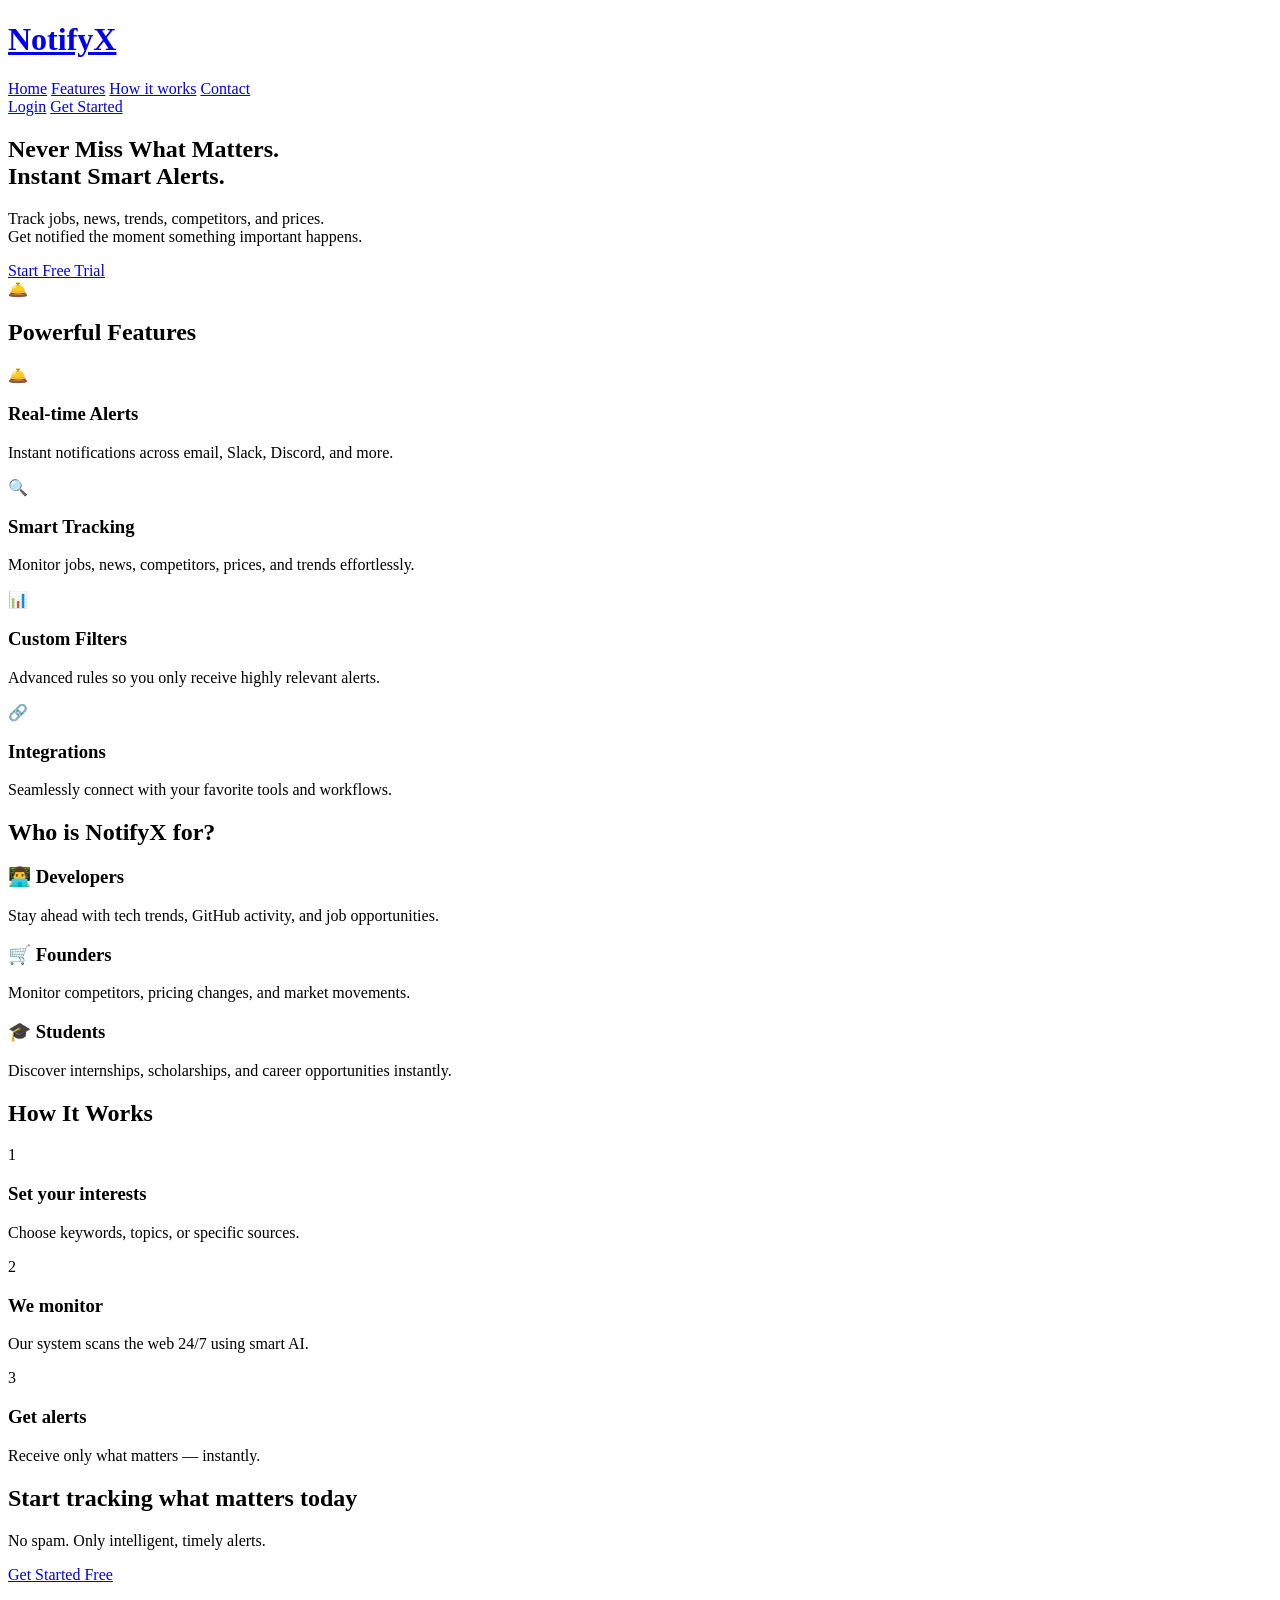
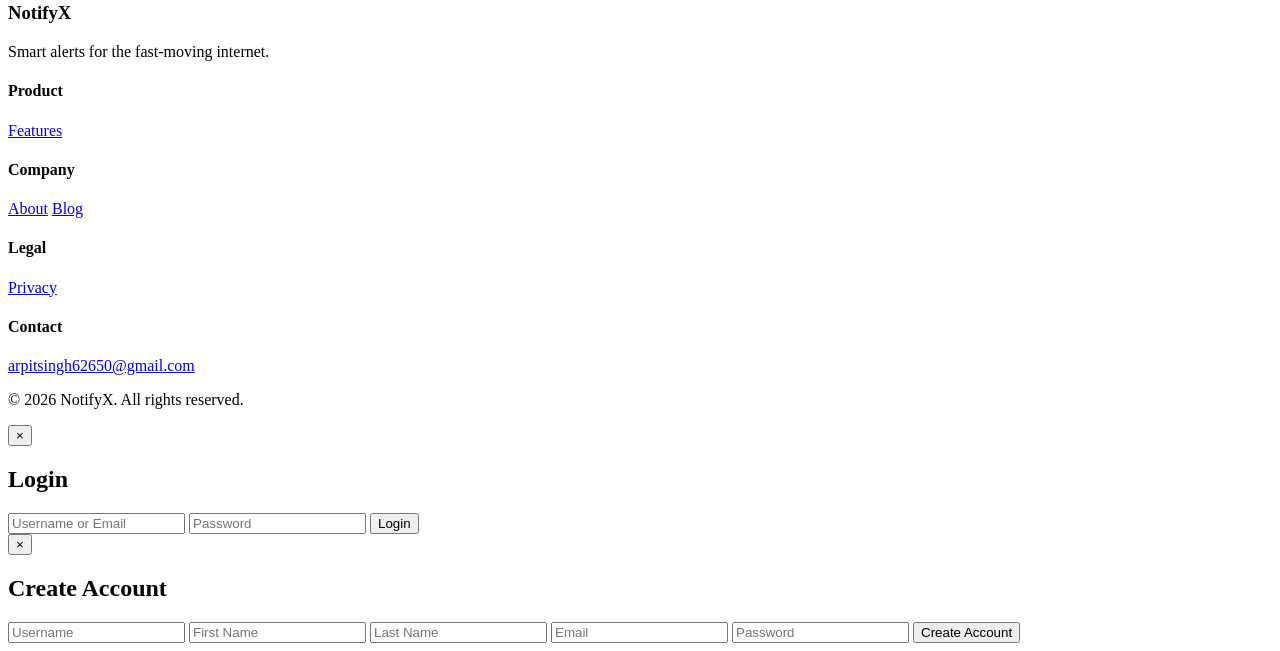
==== frontend/index.html @ a08ebe29 "add index.html" ====
<!DOCTYPE html>
<html lang="en">
<head>
  <meta charset="UTF-8">
  <meta name="viewport" content="width=device-width, initial-scale=1.0">
  <title>NotifyX - Smart Alerts</title>

  <link rel="stylesheet" href="css/style.css">
  <link href="https://fonts.googleapis.com/css2?family=Inter:wght@300;400;500;600;700&display=swap" rel="stylesheet">
</head>

<body>

  <!-- NAVBAR -->
  <header class="navbar">
    <div class="container nav-container">
      <h1 class="logo">
        <a href="#hero">NotifyX</a>
      </h1>

      <nav class="nav-links">
        <a href="#hero">Home</a>
        <a href="#features">Features</a>
        <a href="#how">How it works</a>
        <a href="#footer">Contact</a>
      </nav>

      <div class="auth-buttons">
        <a href="#" class="login open-login">Login</a>
        <a href="#" class="signup open-register">Get Started</a>
      </div>
    </div>
  </header>

  <main>

    <!-- HERO -->
    <section id="hero" class="hero">
      <div class="container">
        <div class="hero-content">
          <div class="hero-text">
            <h2>
              Never Miss What Matters.<br>
              <span class="highlight">Instant Smart Alerts.</span>
            </h2>

            <p>
              Track jobs, news, trends, competitors, and prices.<br>
              Get notified the moment something important happens.
            </p>

            <a href="#" class="cta open-register">Start Free Trial</a>
          </div>

          <!-- Optional subtle visual element (you can replace with an actual image later) -->
          <div class="hero-visual">
            <div class="mockup">
              <div class="notification-bell">🛎️</div>
            </div>
          </div>
        </div>
      </div>
    </section>

    <!-- FEATURES -->
    <section id="features" class="features">
      <div class="container">
        <h2 class="section-title">Powerful Features</h2>

        <div class="features-grid">
          <div class="feature-card">
            <div class="icon">🛎️</div>
            <h3>Real-time Alerts</h3>
            <p>Instant notifications across email, Slack, Discord, and more.</p>
          </div>

          <div class="feature-card">
            <div class="icon">🔍</div>
            <h3>Smart Tracking</h3>
            <p>Monitor jobs, news, competitors, prices, and trends effortlessly.</p>
          </div>

          <div class="feature-card">
            <div class="icon">📊</div>
            <h3>Custom Filters</h3>
            <p>Advanced rules so you only receive highly relevant alerts.</p>
          </div>

          <div class="feature-card">
            <div class="icon">🔗</div>
            <h3>Integrations</h3>
            <p>Seamlessly connect with your favorite tools and workflows.</p>
          </div>
        </div>
      </div>
    </section>

    <!-- USE CASES -->
    <section class="use-cases">
      <div class="container">
        <h2 class="section-title">Who is NotifyX for?</h2>

        <div class="use-grid">
          <div class="use-card">
            <h3>👨‍💻 Developers</h3>
            <p>Stay ahead with tech trends, GitHub activity, and job opportunities.</p>
          </div>

          <div class="use-card">
            <h3>🛒 Founders</h3>
            <p>Monitor competitors, pricing changes, and market movements.</p>
          </div>

          <div class="use-card">
            <h3>🎓 Students</h3>
            <p>Discover internships, scholarships, and career opportunities instantly.</p>
          </div>
        </div>
      </div>
    </section>

    <!-- HOW IT WORKS -->
    <section id="how" class="how-it-works">
      <div class="container">
        <h2 class="section-title">How It Works</h2>

        <div class="steps">
          <div class="step">
            <span class="step-number">1</span>
            <h3>Set your interests</h3>
            <p>Choose keywords, topics, or specific sources.</p>
          </div>

          <div class="step">
            <span class="step-number">2</span>
            <h3>We monitor</h3>
            <p>Our system scans the web 24/7 using smart AI.</p>
          </div>

          <div class="step">
            <span class="step-number">3</span>
            <h3>Get alerts</h3>
            <p>Receive only what matters — instantly.</p>
          </div>
        </div>
      </div>
    </section>

    <!-- FINAL CTA -->
    <section class="final-cta">
      <div class="container">
        <h2>Start tracking what matters today</h2>
        <p>No spam. Only intelligent, timely alerts.</p>
        <a href="#" class="cta open-register">Get Started Free</a>
      </div>
    </section>

  </main>

  <!-- FOOTER -->
  <footer id="footer" class="footer">
    <div class="container">

      <div class="footer-grid">
        <div>
          <h3 class="logo">NotifyX</h3>
          <p>Smart alerts for the fast-moving internet.</p>
        </div>

        <div>
          <h4>Product</h4>
          <a href="#features">Features</a>
        </div>

        <div>
          <h4>Company</h4>
          <a href="#">About</a>
          <a href="#">Blog</a>
        </div>

        <div>
          <h4>Legal</h4>
          <a href="#">Privacy</a>
        </div>

        <div>
        <h4>Contact</h4>
        <a href="mailto:arpitsingh62650@gmail.com">arpitsingh62650@gmail.com</a>
        </div>
    
      </div>

      <div class="footer-bottom">
        <p>&copy; 2026 NotifyX. All rights reserved.</p>
      </div>

    </div>
  </footer>

  <!-- LOGIN MODAL -->
  <div id="loginModal" class="modal hidden">
    <div class="modal-card">
      <button type="button" class="close-btn" id="closeModal">&times;</button>
      <h2>Login</h2>

      <form id="loginForm">
        <input id="username" type="text" placeholder="Username or Email" required>
        <input id="password" type="password" placeholder="Password" required>
        <button type="submit">Login</button>
      </form>
    </div>
  </div>

  <!-- REGISTER MODAL -->
  <div id="registerModal" class="modal hidden">
    <div class="modal-card">
      <button type="button" class="close-btn" id="closeRegister">&times;</button>
      <h2>Create Account</h2>

      <form id="registerForm">
        <input type="text" id="reg_username" placeholder="Username" required>
        <input type="text" id="reg_first_name" placeholder="First Name" required>
        <!-- Note: You were missing last_name in HTML but using it in JS. Added it here -->
        <input type="text" id="reg_last_name" placeholder="Last Name" required>
        <input type="email" id="reg_email" placeholder="Email" required>
        <input type="password" id="reg_password" placeholder="Password" required>
        <button type="submit">Create Account</button>
      </form>
    </div>
  </div>

  <script src="js/api.js"></script>
  <script src="js/index.js"></script>

</body>
</html>
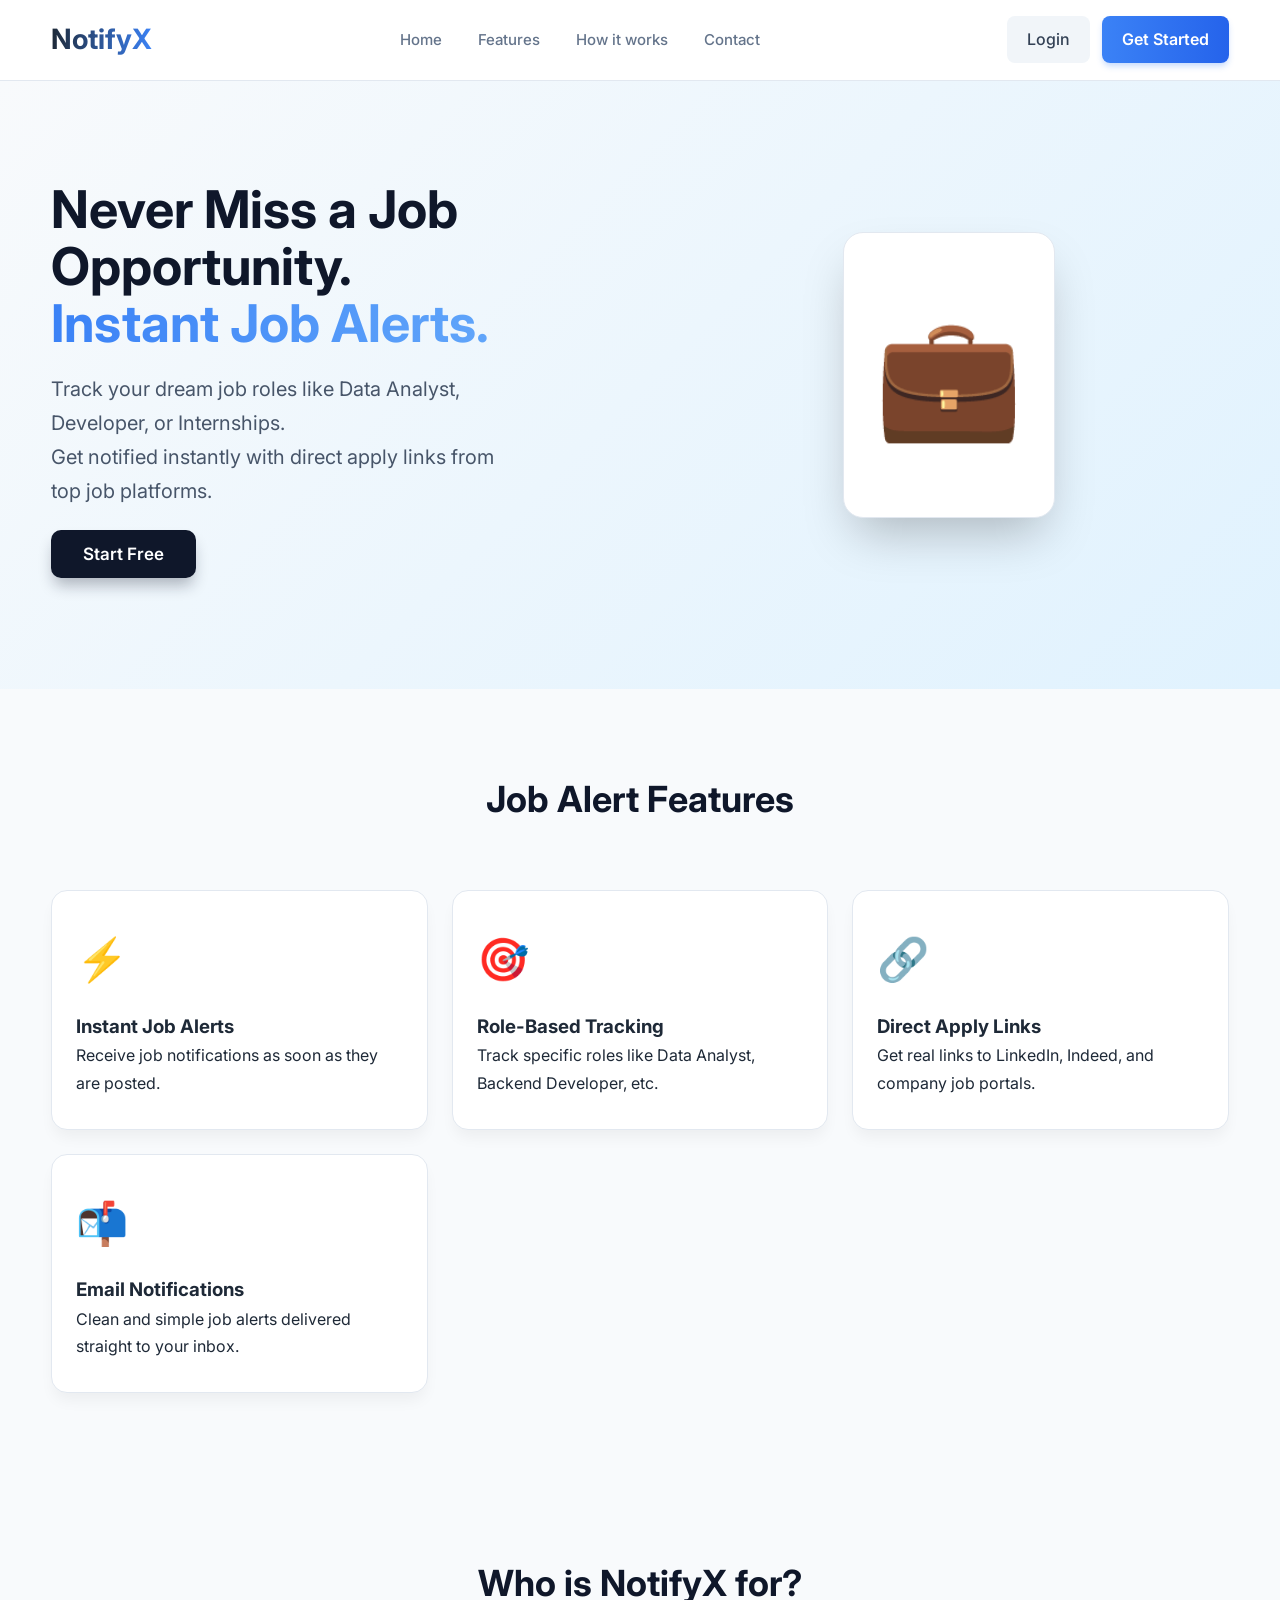
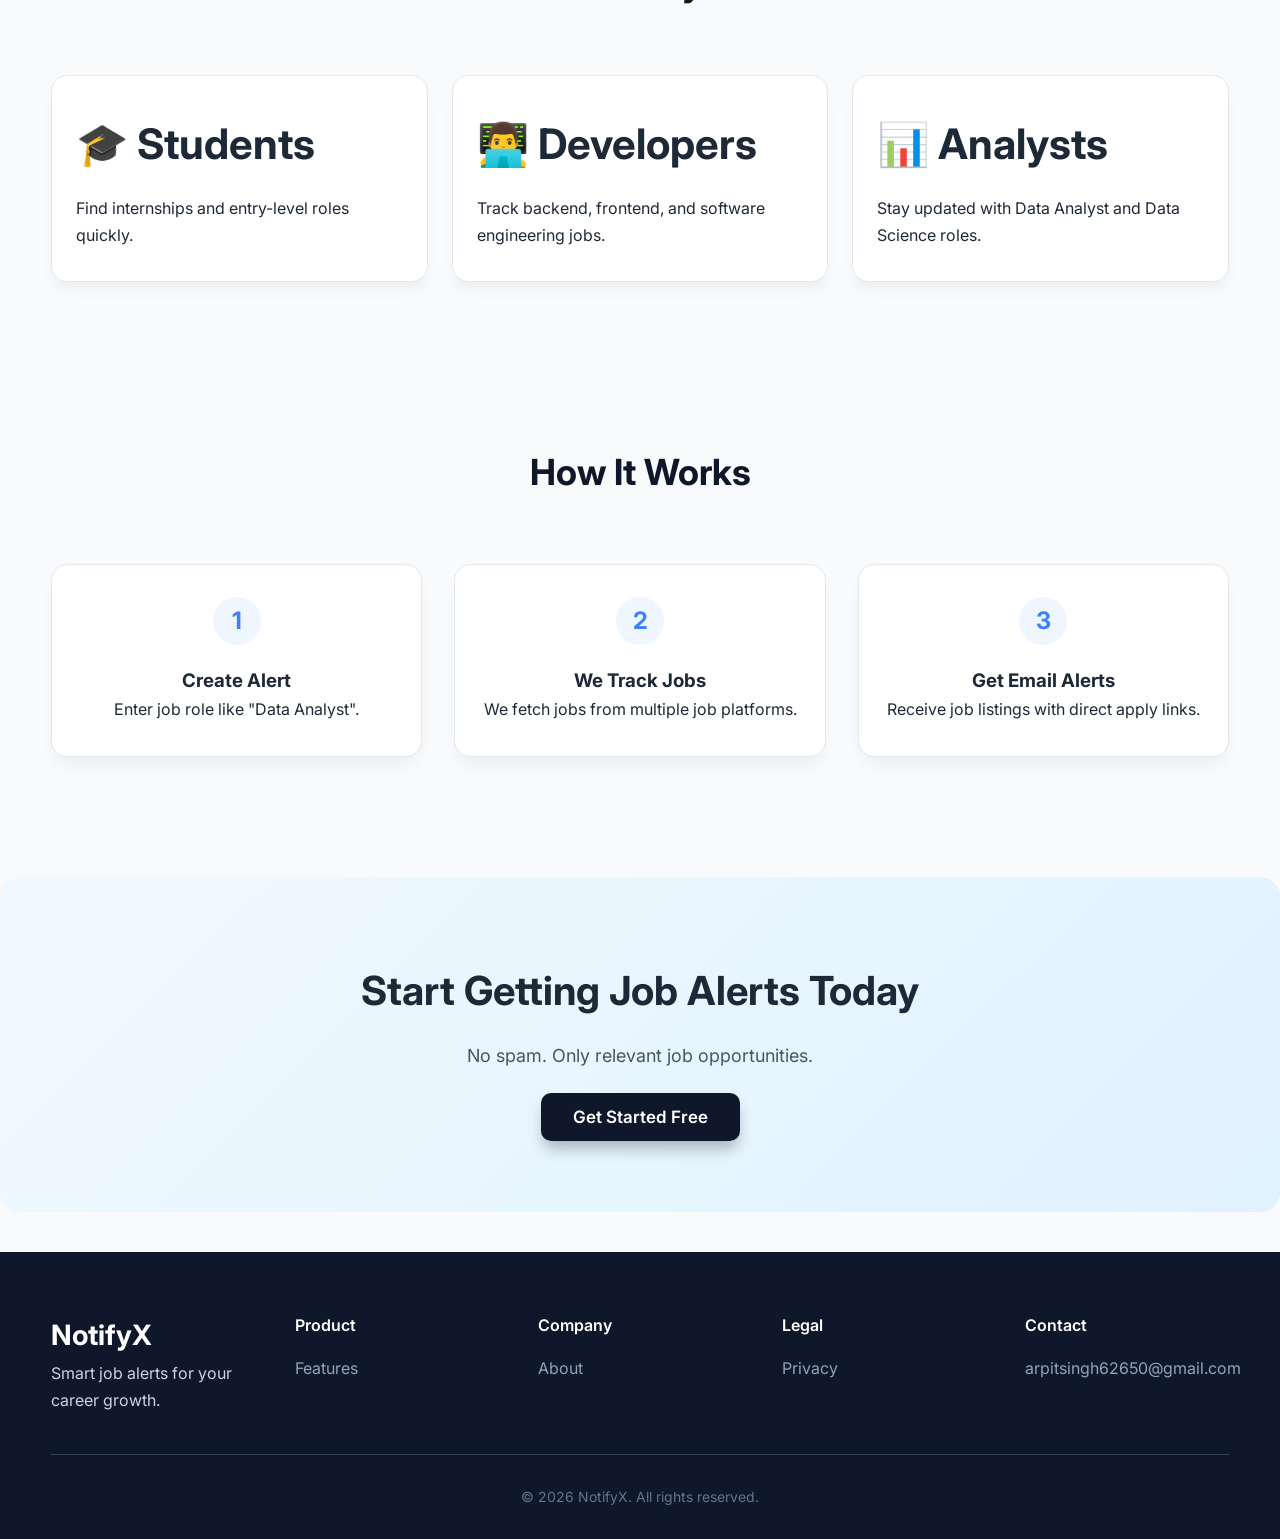
==== commit 811f178f: "auth.py updated" ====
--- a/frontend/index.html
+++ b/frontend/index.html
@@ -3,7 +3,7 @@
 <head>
   <meta charset="UTF-8">
   <meta name="viewport" content="width=device-width, initial-scale=1.0">
-  <title>NotifyX - Smart Alerts</title>
+  <title>NotifyX - Job Alerts</title>
 
   <link rel="stylesheet" href="css/style.css">
   <link href="https://fonts.googleapis.com/css2?family=Inter:wght@300;400;500;600;700&display=swap" rel="stylesheet">
@@ -40,22 +40,21 @@
         <div class="hero-content">
           <div class="hero-text">
             <h2>
-              Never Miss What Matters.<br>
-              <span class="highlight">Instant Smart Alerts.</span>
+              Never Miss a Job Opportunity.<br>
+              <span class="highlight">Instant Job Alerts.</span>
             </h2>
 
             <p>
-              Track jobs, news, trends, competitors, and prices.<br>
-              Get notified the moment something important happens.
+              Track your dream job roles like Data Analyst, Developer, or Internships.<br>
+              Get notified instantly with direct apply links from top job platforms.
             </p>
 
-            <a href="#" class="cta open-register">Start Free Trial</a>
-          </div>
-
-          <!-- Optional subtle visual element (you can replace with an actual image later) -->
+            <a href="#" class="cta open-register">Start Free</a>
+          </div>
+
           <div class="hero-visual">
             <div class="mockup">
-              <div class="notification-bell">🛎️</div>
+              <div class="notification-bell">💼</div>
             </div>
           </div>
         </div>
@@ -65,31 +64,31 @@
     <!-- FEATURES -->
     <section id="features" class="features">
       <div class="container">
-        <h2 class="section-title">Powerful Features</h2>
+        <h2 class="section-title">Job Alert Features</h2>
 
         <div class="features-grid">
           <div class="feature-card">
-            <div class="icon">🛎️</div>
-            <h3>Real-time Alerts</h3>
-            <p>Instant notifications across email, Slack, Discord, and more.</p>
-          </div>
-
-          <div class="feature-card">
-            <div class="icon">🔍</div>
-            <h3>Smart Tracking</h3>
-            <p>Monitor jobs, news, competitors, prices, and trends effortlessly.</p>
-          </div>
-
-          <div class="feature-card">
-            <div class="icon">📊</div>
-            <h3>Custom Filters</h3>
-            <p>Advanced rules so you only receive highly relevant alerts.</p>
+            <div class="icon">⚡</div>
+            <h3>Instant Job Alerts</h3>
+            <p>Receive job notifications as soon as they are posted.</p>
+          </div>
+
+          <div class="feature-card">
+            <div class="icon">🎯</div>
+            <h3>Role-Based Tracking</h3>
+            <p>Track specific roles like Data Analyst, Backend Developer, etc.</p>
           </div>
 
           <div class="feature-card">
             <div class="icon">🔗</div>
-            <h3>Integrations</h3>
-            <p>Seamlessly connect with your favorite tools and workflows.</p>
+            <h3>Direct Apply Links</h3>
+            <p>Get real links to LinkedIn, Indeed, and company job portals.</p>
+          </div>
+
+          <div class="feature-card">
+            <div class="icon">📬</div>
+            <h3>Email Notifications</h3>
+            <p>Clean and simple job alerts delivered straight to your inbox.</p>
           </div>
         </div>
       </div>
@@ -102,18 +101,18 @@
 
         <div class="use-grid">
           <div class="use-card">
+            <h3>🎓 Students</h3>
+            <p>Find internships and entry-level roles quickly.</p>
+          </div>
+
+          <div class="use-card">
             <h3>👨‍💻 Developers</h3>
-            <p>Stay ahead with tech trends, GitHub activity, and job opportunities.</p>
+            <p>Track backend, frontend, and software engineering jobs.</p>
           </div>
 
           <div class="use-card">
-            <h3>🛒 Founders</h3>
-            <p>Monitor competitors, pricing changes, and market movements.</p>
-          </div>
-
-          <div class="use-card">
-            <h3>🎓 Students</h3>
-            <p>Discover internships, scholarships, and career opportunities instantly.</p>
+            <h3>📊 Analysts</h3>
+            <p>Stay updated with Data Analyst and Data Science roles.</p>
           </div>
         </div>
       </div>
@@ -127,20 +126,20 @@
         <div class="steps">
           <div class="step">
             <span class="step-number">1</span>
-            <h3>Set your interests</h3>
-            <p>Choose keywords, topics, or specific sources.</p>
+            <h3>Create Alert</h3>
+            <p>Enter job role like "Data Analyst".</p>
           </div>
 
           <div class="step">
             <span class="step-number">2</span>
-            <h3>We monitor</h3>
-            <p>Our system scans the web 24/7 using smart AI.</p>
+            <h3>We Track Jobs</h3>
+            <p>We fetch jobs from multiple job platforms.</p>
           </div>
 
           <div class="step">
             <span class="step-number">3</span>
-            <h3>Get alerts</h3>
-            <p>Receive only what matters — instantly.</p>
+            <h3>Get Email Alerts</h3>
+            <p>Receive job listings with direct apply links.</p>
           </div>
         </div>
       </div>
@@ -149,8 +148,8 @@
     <!-- FINAL CTA -->
     <section class="final-cta">
       <div class="container">
-        <h2>Start tracking what matters today</h2>
-        <p>No spam. Only intelligent, timely alerts.</p>
+        <h2>Start Getting Job Alerts Today</h2>
+        <p>No spam. Only relevant job opportunities.</p>
         <a href="#" class="cta open-register">Get Started Free</a>
       </div>
     </section>
@@ -164,7 +163,7 @@
       <div class="footer-grid">
         <div>
           <h3 class="logo">NotifyX</h3>
-          <p>Smart alerts for the fast-moving internet.</p>
+          <p>Smart job alerts for your career growth.</p>
         </div>
 
         <div>
@@ -175,7 +174,6 @@
         <div>
           <h4>Company</h4>
           <a href="#">About</a>
-          <a href="#">Blog</a>
         </div>
 
         <div>
@@ -184,10 +182,9 @@
         </div>
 
         <div>
-        <h4>Contact</h4>
-        <a href="mailto:arpitsingh62650@gmail.com">arpitsingh62650@gmail.com</a>
-        </div>
-    
+          <h4>Contact</h4>
+          <a href="mailto:arpitsingh62650@gmail.com">arpitsingh62650@gmail.com</a>
+        </div>
       </div>
 
       <div class="footer-bottom">
@@ -220,7 +217,6 @@
       <form id="registerForm">
         <input type="text" id="reg_username" placeholder="Username" required>
         <input type="text" id="reg_first_name" placeholder="First Name" required>
-        <!-- Note: You were missing last_name in HTML but using it in JS. Added it here -->
         <input type="text" id="reg_last_name" placeholder="Last Name" required>
         <input type="email" id="reg_email" placeholder="Email" required>
         <input type="password" id="reg_password" placeholder="Password" required>
--- a/frontend/css/style.css
+++ b/frontend/css/style.css
@@ -0,0 +1,405 @@
+/* ===== RESET ===== */
+* {
+  margin: 0;
+  padding: 0;
+  box-sizing: border-box;
+}
+
+/* ===== BODY ===== */
+body {
+  font-family: 'Inter', sans-serif;
+  background: #f8fafc;
+  color: #1e2937;
+  line-height: 1.7;
+}
+
+/* ===== CONTAINER ===== */
+.container {
+  width: 92%;
+  max-width: 1200px;
+  margin: auto;
+}
+
+/* ===== NAVBAR ===== */
+.navbar {
+  background: rgba(255, 255, 255, 0.95);
+  backdrop-filter: blur(12px);
+  padding: 16px 0;
+  border-bottom: 1px solid #e2e8f0;
+  position: sticky;
+  top: 0;
+  z-index: 100;
+}
+
+.nav-container {
+  display: flex;
+  justify-content: space-between;
+  align-items: center;
+}
+
+.logo {
+  font-size: 28px;
+  font-weight: 700;
+  background: linear-gradient(90deg, #1e2937, #3b82f6);
+  -webkit-background-clip: text;
+  -webkit-text-fill-color: transparent;
+}
+
+/* NAV LINKS */
+.nav-links a {
+  margin: 0 16px;
+  text-decoration: none;
+  color: #64748b;
+  font-weight: 500;
+  font-size: 15px;
+  transition: color 0.2s;
+}
+
+.nav-links a:hover {
+  color: #1e2937;
+}
+
+/* BUTTONS */
+.auth-buttons {
+  display: flex;
+  gap: 12px;
+}
+
+.login {
+  padding: 10px 20px;
+  border-radius: 8px;
+  background: #f1f5f9;
+  color: #334155;
+  text-decoration: none;
+  font-weight: 500;
+  transition: all 0.2s;
+}
+
+.login:hover {
+  background: #e2e8f0;
+}
+
+.signup {
+  padding: 10px 20px;
+  border-radius: 8px;
+  background: linear-gradient(90deg, #3b82f6, #2563eb);
+  color: white;
+  text-decoration: none;
+  font-weight: 600;
+  box-shadow: 0 4px 6px -1px rgba(59, 130, 246, 0.3);
+  transition: all 0.2s;
+}
+
+.signup:hover {
+  transform: translateY(-2px);
+  box-shadow: 0 10px 15px -3px rgba(59, 130, 246, 0.4);
+}
+
+/* ===== HERO ===== */
+.hero {
+  padding: 100px 0 120px;
+  background: linear-gradient(135deg, #f8fafc 0%, #e0f2fe 100%);
+}
+
+.hero-content {
+  display: flex;
+  align-items: center;
+  gap: 60px;
+  flex-wrap: wrap;
+}
+
+.hero-text {
+  flex: 1;
+  min-width: 300px;
+}
+
+.hero-text h2 {
+  font-size: 52px;
+  line-height: 1.1;
+  font-weight: 700;
+  margin-bottom: 20px;
+  color: #0f172a;
+}
+
+.highlight {
+  background: linear-gradient(90deg, #3b82f6, #60a5fa);
+  -webkit-background-clip: text;
+  -webkit-text-fill-color: transparent;
+}
+
+.hero-text p {
+  font-size: 20px;
+  color: #475569;
+  margin-bottom: 32px;
+  max-width: 460px;
+}
+
+
+/* CTA */
+.cta {
+  padding: 14px 32px;
+  background: #0f172a;
+  color: white;
+  text-decoration: none;
+  border-radius: 10px;
+  font-weight: 600;
+  font-size: 17px;
+  box-shadow: 0 10px 15px -3px rgba(15, 23, 42, 0.3);
+  transition: all 0.3s;
+}
+
+.cta:hover {
+  background: #1e2937;
+  transform: translateY(-3px);
+}
+
+/* Hero Visual */
+.hero-visual {
+  flex: 1;
+  display: flex;
+  justify-content: center;
+  min-width: 300px;
+}
+
+.mockup {
+  background: white;
+  padding: 40px 30px;
+  border-radius: 20px;
+  box-shadow: 0 25px 50px -12px rgb(0 0 0 / 0.25);
+  border: 1px solid #e2e8f0;
+}
+
+.notification-bell {
+  font-size: 120px;
+  animation: bell-ring 2s infinite ease-in-out;
+}
+
+@keyframes bell-ring {
+  0%, 100% { transform: rotate(0deg); }
+  10% { transform: rotate(15deg); }
+  20% { transform: rotate(-15deg); }
+}
+
+/* ===== SECTIONS ===== */
+.features,
+.how-it-works,
+.use-cases,
+.final-cta {
+  padding: 80px 0;
+}
+
+.section-title {
+  text-align: center;
+  font-size: 36px;
+  font-weight: 700;
+  margin-bottom: 60px;
+  color: #0f172a;
+}
+
+/* ===== CARDS ===== */
+.feature-card,
+.step,
+.use-card {
+  background: #ffffff;
+  padding: 32px 24px;
+  border-radius: 16px;
+  border: 1px solid #e2e8f0;
+  box-shadow: 0 10px 15px -3px rgba(0, 0, 0, 0.05);
+  transition: all 0.3s;
+}
+
+.feature-card:hover,
+.use-card:hover,
+.step:hover {
+  transform: translateY(-8px);
+  box-shadow: 0 20px 25px -5px rgba(0, 0, 0, 0.1);
+}
+
+.feature-card .icon,
+.use-card h3 {
+  font-size: 42px;
+  margin-bottom: 16px;
+}
+
+/* ===== FEATURES ===== */
+.features-grid {
+  display: grid;
+  grid-template-columns: repeat(auto-fit, minmax(280px, 1fr));
+  gap: 24px;
+}
+
+/* ===== HOW IT WORKS ===== */
+.steps {
+  display: flex;
+  gap: 32px;
+  justify-content: center;
+  flex-wrap: wrap;
+}
+
+.step {
+  flex: 1;
+  min-width: 260px;
+  text-align: center;
+}
+
+.step-number {
+  display: inline-block;
+  width: 48px;
+  height: 48px;
+  background: #eff6ff;
+  color: #3b82f6;
+  font-size: 24px;
+  font-weight: 700;
+  border-radius: 50%;
+  line-height: 48px;
+  margin-bottom: 20px;
+}
+
+/* ===== USE CASES ===== */
+.use-grid {
+  display: grid;
+  grid-template-columns: repeat(auto-fit, minmax(260px, 1fr));
+  gap: 24px;
+}
+
+/* ===== FINAL CTA ===== */
+.final-cta {
+  text-align: center;
+  background: linear-gradient(135deg, #f0f9ff, #e0f2fe);
+  border-radius: 20px;
+  padding: 80px 40px;
+  margin: 40px auto;
+}
+
+.final-cta h2 {
+  font-size: 40px;
+  margin-bottom: 16px;
+}
+
+.final-cta p {
+  font-size: 18px;
+  color: #475569;
+  margin-bottom: 32px;
+}
+
+/* ===== FOOTER ===== */
+.footer {
+  background: #0f172a;
+  color: #cbd5e1;
+  padding: 60px 0 30px;
+}
+
+.footer .logo {
+  color: white;
+  background: none;
+  -webkit-text-fill-color: white;
+}
+
+.footer-grid {
+  display: grid;
+  grid-template-columns: repeat(auto-fit, minmax(180px, 1fr));
+  gap: 40px;
+  margin-bottom: 40px;
+}
+
+.footer h4 {
+  color: white;
+  margin-bottom: 16px;
+  font-weight: 600;
+}
+
+.footer a {
+  display: block;
+  margin: 10px 0;
+  text-decoration: none;
+  color: #94a3b8;
+  transition: color 0.2s;
+}
+
+.footer a:hover {
+  color: white;
+}
+
+.footer-bottom {
+  text-align: center;
+  padding-top: 30px;
+  border-top: 1px solid #334155;
+  color: #64748b;
+  font-size: 14px;
+}
+
+/* ===== MODAL ===== */
+.modal {
+  position: fixed;
+  inset: 0;
+  background: rgba(15, 23, 42, 0.7);
+  display: flex;
+  justify-content: center;
+  align-items: center;
+  z-index: 1000;
+}
+
+.hidden {
+  display: none;
+}
+
+.modal-card {
+  background: white;
+  padding: 32px;
+  border-radius: 16px;
+  width: 100%;
+  max-width: 380px;
+  box-shadow: 0 25px 50px -12px rgb(0 0 0 / 0.4);
+}
+
+.modal-card h2 {
+  margin-bottom: 24px;
+  text-align: center;
+}
+
+.modal-card input {
+  width: 100%;
+  padding: 14px 16px;
+  margin-bottom: 16px;
+  border: 1px solid #cbd5e1;
+  border-radius: 10px;
+  font-size: 16px;
+}
+
+.modal-card input:focus {
+  border-color: #3b82f6;
+  outline: none;
+  box-shadow: 0 0 0 3px rgba(59, 130, 246, 0.15);
+}
+
+.modal-card button {
+  width: 100%;
+  padding: 14px;
+  border-radius: 10px;
+  background: linear-gradient(90deg, #3b82f6, #2563eb);
+  color: white;
+  border: none;
+  font-weight: 600;
+  font-size: 16px;
+  cursor: pointer;
+  transition: all 0.2s;
+}
+
+.modal-card button:hover {
+  transform: translateY(-2px);
+}
+
+.close-btn {
+  position: absolute;
+  top: 16px;
+  right: 20px;
+  font-size: 28px;
+  background: none;
+  border: none;
+  cursor: pointer;
+  color: #94a3b8;
+}
+
+html {
+  scroll-behavior: smooth;
+}
